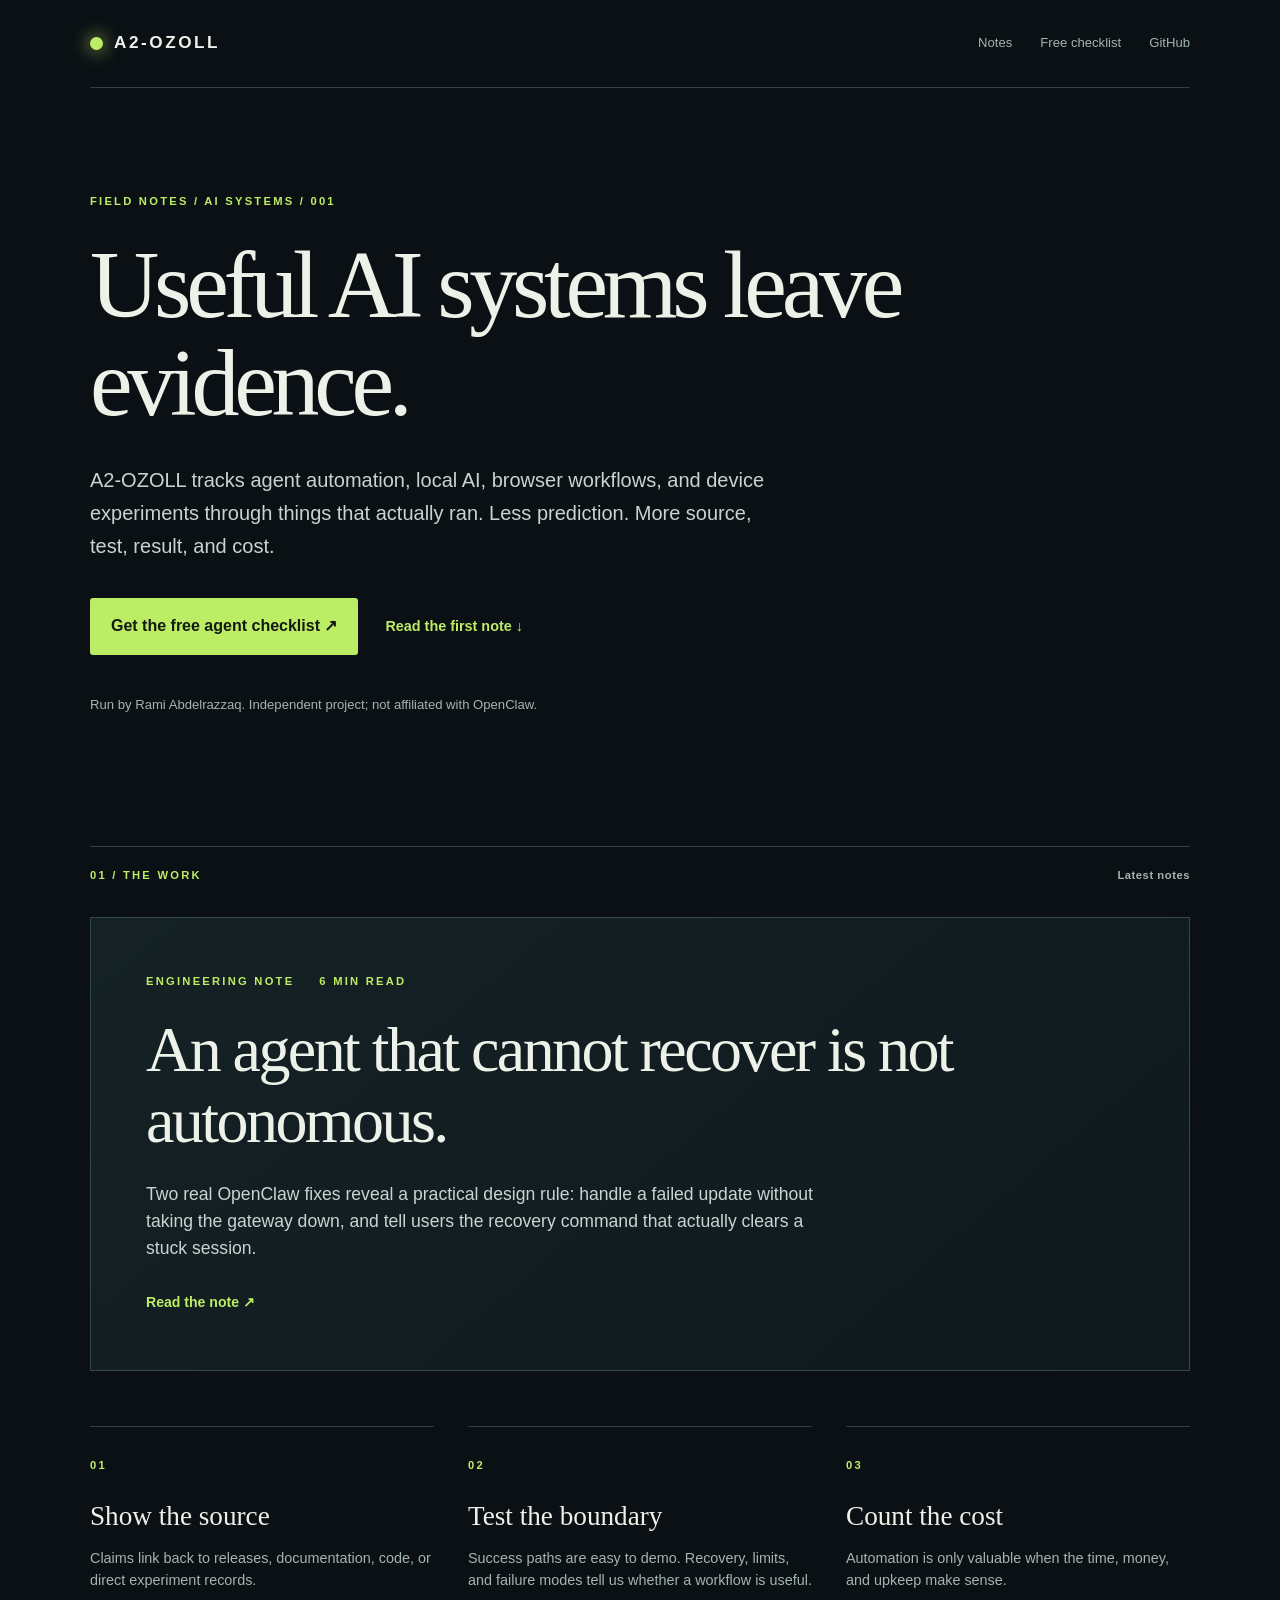
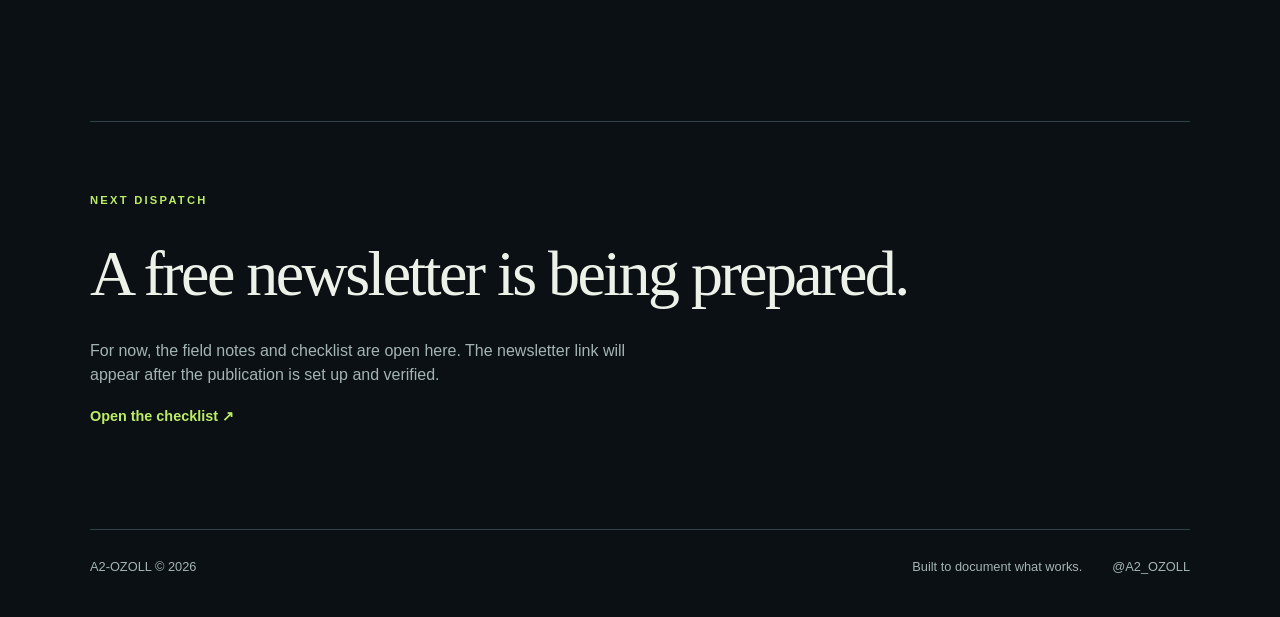
==== index.html @ 25208626 "Launch A2-OZOLL field notes and free checklist" ====
<!doctype html>
<html lang="en">
<head>
  <meta charset="utf-8">
  <meta name="viewport" content="width=device-width, initial-scale=1">
  <meta name="description" content="A2-OZOLL documents practical AI agents, automation, failure recovery, and real device experiments. Run by Rami Abdelrazzaq.">
  <title>A2-OZOLL — Field notes on working AI systems</title>
  <link rel="stylesheet" href="style.css">
</head>
<body>
  <header class="wrap masthead">
    <a class="brand" href="./" aria-label="A2-OZOLL home"><span class="signal" aria-hidden="true"></span>A2-OZOLL</a>
    <nav aria-label="Main navigation"><a href="#notes">Notes</a><a href="checklist.html">Free checklist</a><a href="https://github.com/RamiNoodle733">GitHub</a></nav>
  </header>
  <main>
    <section class="hero wrap">
      <p class="eyebrow">FIELD NOTES / AI SYSTEMS / 001</p>
      <h1>Useful AI systems leave evidence.</h1>
      <p class="lead">A2-OZOLL tracks agent automation, local AI, browser workflows, and device experiments through things that actually ran. Less prediction. More source, test, result, and cost.</p>
      <div class="actions"><a class="button" href="checklist.html">Get the free agent checklist <span aria-hidden="true">↗</span></a><a class="quiet" href="#notes">Read the first note ↓</a></div>
      <p class="byline">Run by Rami Abdelrazzaq. Independent project; not affiliated with OpenClaw.</p>
    </section>
    <section class="grid-section wrap" id="notes">
      <div class="section-label"><span>01 / THE WORK</span><span>Latest notes</span></div>
      <article class="feature">
        <div class="feature-meta"><span>ENGINEERING NOTE</span><span>6 MIN READ</span></div>
        <h2><a href="notes/recovery-is-a-feature.html">An agent that cannot recover is not autonomous.</a></h2>
        <p>Two real OpenClaw fixes reveal a practical design rule: handle a failed update without taking the gateway down, and tell users the recovery command that actually clears a stuck session.</p>
        <a class="read-link" href="notes/recovery-is-a-feature.html">Read the note <span aria-hidden="true">↗</span></a>
      </article>
      <div class="principles">
        <div><span class="number">01</span><h3>Show the source</h3><p>Claims link back to releases, documentation, code, or direct experiment records.</p></div>
        <div><span class="number">02</span><h3>Test the boundary</h3><p>Success paths are easy to demo. Recovery, limits, and failure modes tell us whether a workflow is useful.</p></div>
        <div><span class="number">03</span><h3>Count the cost</h3><p>Automation is only valuable when the time, money, and upkeep make sense.</p></div>
      </div>
    </section>
    <section class="closing wrap"><p class="eyebrow">NEXT DISPATCH</p><h2>A free newsletter is being prepared.</h2><p>For now, the field notes and checklist are open here. The newsletter link will appear after the publication is set up and verified.</p><a class="quiet" href="checklist.html">Open the checklist ↗</a></section>
  </main>
  <footer class="wrap"><span>A2-OZOLL © 2026</span><span>Built to document what works.</span><a href="https://x.com/A2_OZOLL">@A2_OZOLL</a></footer>
</body>
</html>
---- style.css ----
:root{color-scheme:dark;--bg:#0b1015;--panel:#111b20;--line:#304047;--text:#edf2e9;--muted:#a4b4b2;--accent:#bded65;--display:Georgia,'Times New Roman',serif;--sans:Arial,Helvetica,sans-serif}*{box-sizing:border-box}html{scroll-behavior:smooth}body{margin:0;background:var(--bg);color:var(--text);font-family:var(--sans);line-height:1.55}.wrap{width:min(1100px,calc(100% - 48px));margin:auto}a{color:inherit;text-decoration:none}a:hover,a:focus-visible{color:var(--accent)}a:focus-visible{outline:2px solid var(--accent);outline-offset:4px}.masthead{height:88px;display:flex;align-items:center;justify-content:space-between;border-bottom:1px solid var(--line)}.brand{font-weight:800;font-size:1.07rem;letter-spacing:.15em;display:flex;align-items:center;gap:11px}.signal{width:13px;height:13px;border-radius:50%;background:var(--accent);box-shadow:0 0 18px var(--accent)}nav{display:flex;gap:28px;font-size:.82rem;color:var(--muted)}.hero{padding:105px 0 118px;max-width:1100px}.eyebrow,.section-label,.feature-meta,.number{font-size:.7rem;letter-spacing:.2em;font-weight:700;color:var(--accent)}h1,h2,h3,p{margin-top:0}h1{font-family:var(--display);font-size:clamp(3.2rem,7.5vw,7.1rem);line-height:1.02;letter-spacing:-.055em;max-width:920px;margin:26px 0 32px;font-weight:500}.lead{max-width:690px;color:#c8d4d1;font-size:1.25rem;line-height:1.65}.actions{display:flex;gap:27px;align-items:center;margin:35px 0 40px;flex-wrap:wrap}.button{background:var(--accent);color:#121a11;padding:16px 21px;font-weight:700;border-radius:3px}.button:hover,.button:focus-visible{background:#dcff92;color:#121a11}.quiet{color:var(--accent);font-weight:700;font-size:.9rem}.byline{color:var(--muted);font-size:.82rem}.grid-section{padding-bottom:115px}.section-label{display:flex;justify-content:space-between;border-top:1px solid var(--line);padding-top:20px}.section-label span:last-child{color:var(--muted);letter-spacing:.05em}.feature{padding:55px;margin-top:32px;background:linear-gradient(140deg,#142125,#0f191d);border:1px solid #344a48}.feature-meta{display:flex;gap:25px}.feature h2{font-family:var(--display);font-size:clamp(2.2rem,5vw,4.4rem);line-height:1.1;letter-spacing:-.04em;font-weight:500;margin:25px 0}.feature p{font-size:1.1rem;color:#c9d4d1;max-width:690px}.read-link{display:inline-block;color:var(--accent);font-size:.88rem;font-weight:700;margin-top:12px}.principles{display:grid;grid-template-columns:repeat(3,1fr);gap:34px;padding-top:55px}.principles>div{border-top:1px solid var(--line);padding-top:25px}.principles h3{font-family:var(--display);font-size:1.7rem;margin:18px 0 10px;font-weight:500}.principles p{color:var(--muted);font-size:.9rem}.closing{border-top:1px solid var(--line);padding-top:70px;padding-bottom:100px}.closing h2{font-family:var(--display);font-size:clamp(2.5rem,5vw,4.5rem);font-weight:500;letter-spacing:-.04em;margin:15px 0}.closing p:not(.eyebrow){max-width:580px;color:var(--muted)}footer{border-top:1px solid var(--line);padding:27px 0 40px;display:flex;gap:30px;color:var(--muted);font-size:.8rem}footer span:nth-child(2){margin-left:auto}.article{max-width:760px;padding-top:80px;padding-bottom:110px}.article h1{font-size:clamp(2.8rem,6vw,5.5rem)}.article h2{font-family:var(--display);font-size:2rem;font-weight:500;margin-top:48px}.article p,.article li{font-size:1.06rem;color:#c9d4d1;line-height:1.78}.article li{margin-bottom:10px}.article a:not(.button){color:var(--accent);text-decoration:underline;text-underline-offset:3px}.article .lead{font-size:1.25rem;color:var(--text)}.callout{border-left:3px solid var(--accent);background:var(--panel);padding:22px 27px;margin:40px 0}.callout p:last-child{margin-bottom:0}.source-note{border-top:1px solid var(--line);margin-top:55px;padding-top:20px;font-size:.85rem;color:var(--muted)}@media(max-width:700px){.wrap{width:min(100% - 32px,1100px)}.masthead{height:74px}.masthead nav{gap:12px;font-size:.72rem}.masthead nav a:first-child{display:none}.hero{padding:72px 0 85px}.lead{font-size:1.08rem}.feature{padding:27px}.principles{grid-template-columns:1fr;gap:10px;padding-top:35px}footer{flex-wrap:wrap}footer span:nth-child(2){margin-left:0}}
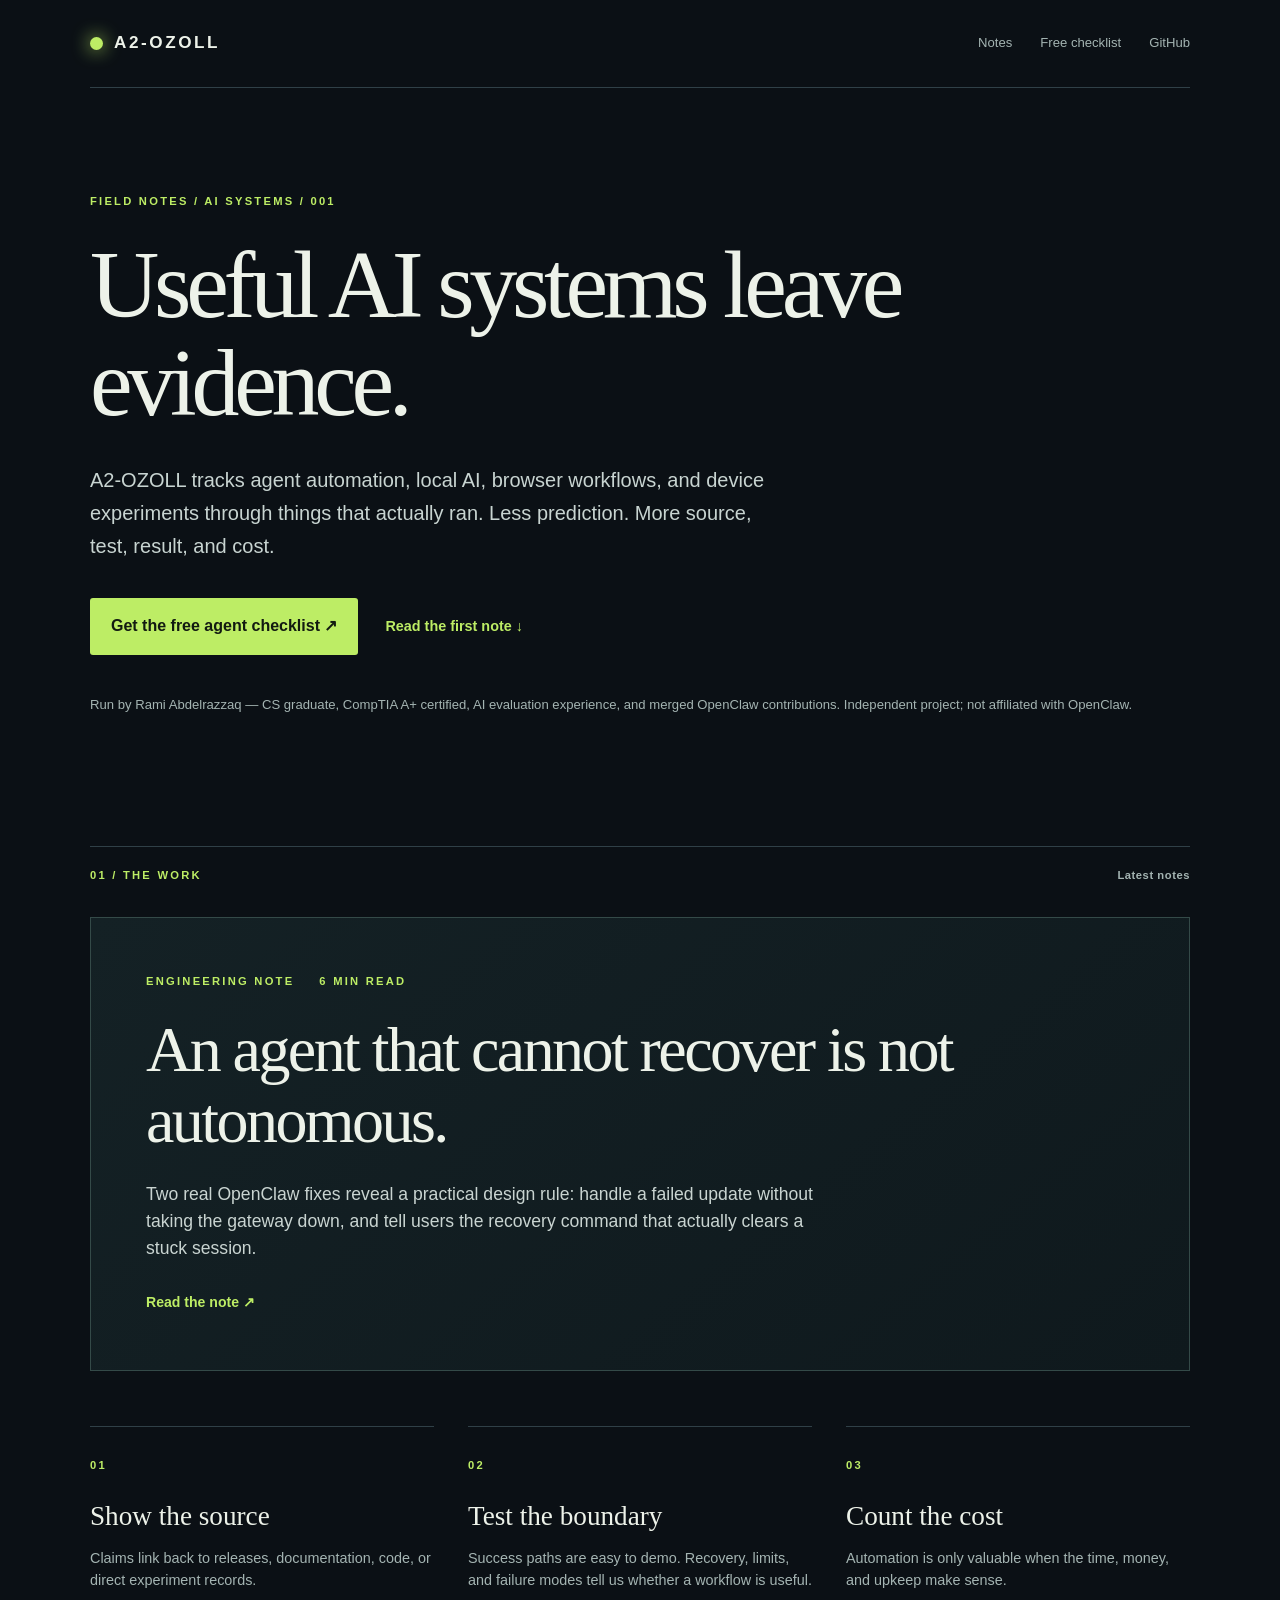
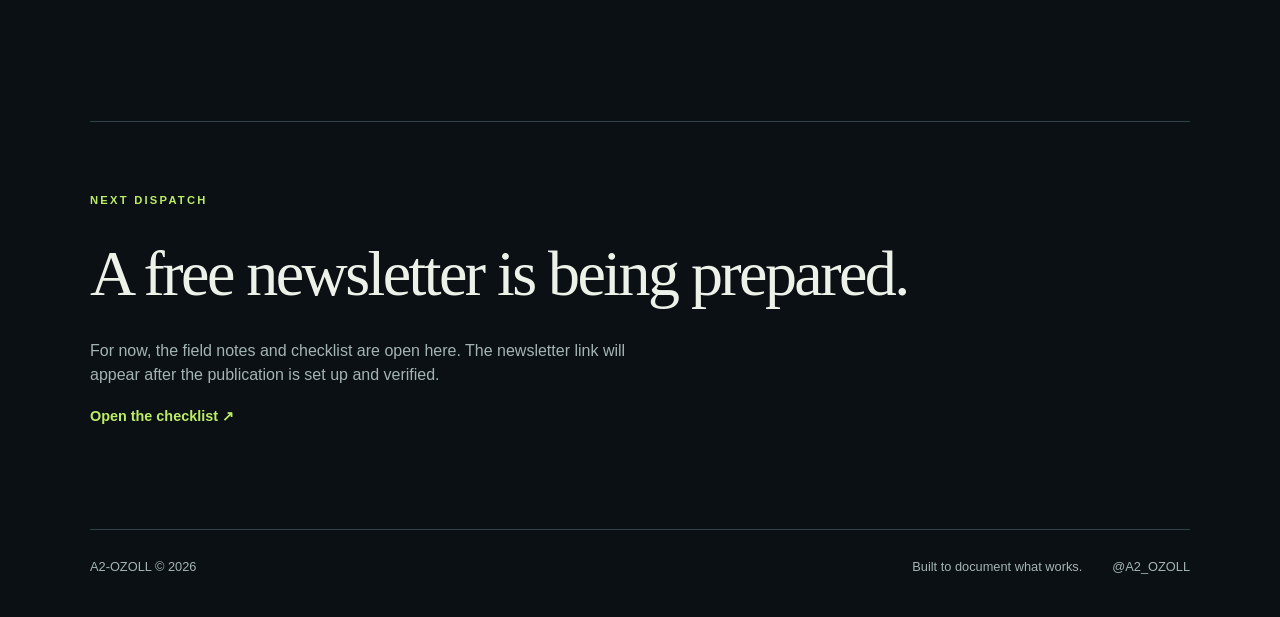
==== commit 1be4473f: "Add verified operator credentials" ====
--- a/index.html
+++ b/index.html
@@ -18,7 +18,7 @@
       <h1>Useful AI systems leave evidence.</h1>
       <p class="lead">A2-OZOLL tracks agent automation, local AI, browser workflows, and device experiments through things that actually ran. Less prediction. More source, test, result, and cost.</p>
       <div class="actions"><a class="button" href="checklist.html">Get the free agent checklist <span aria-hidden="true">↗</span></a><a class="quiet" href="#notes">Read the first note ↓</a></div>
-      <p class="byline">Run by Rami Abdelrazzaq. Independent project; not affiliated with OpenClaw.</p>
+      <p class="byline">Run by Rami Abdelrazzaq — CS graduate, CompTIA A+ certified, AI evaluation experience, and merged OpenClaw contributions. Independent project; not affiliated with OpenClaw.</p>
     </section>
     <section class="grid-section wrap" id="notes">
       <div class="section-label"><span>01 / THE WORK</span><span>Latest notes</span></div>
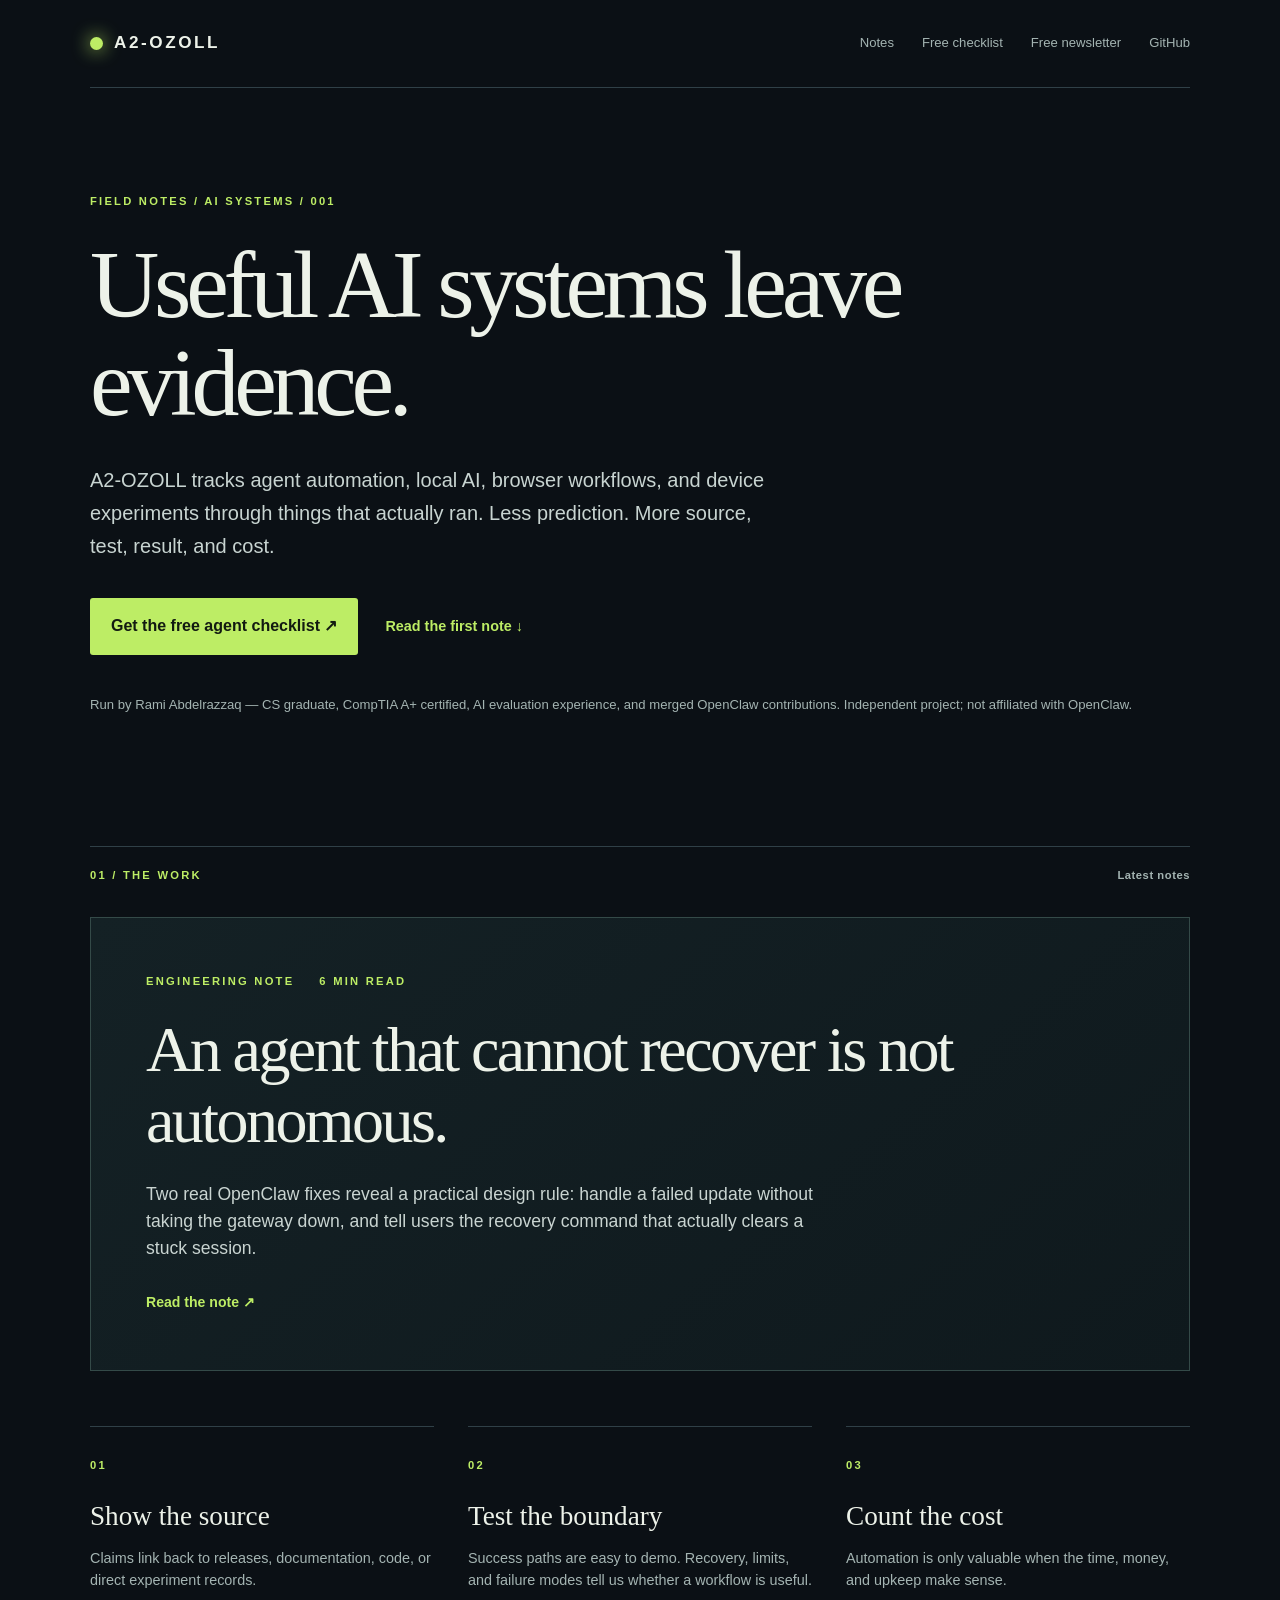
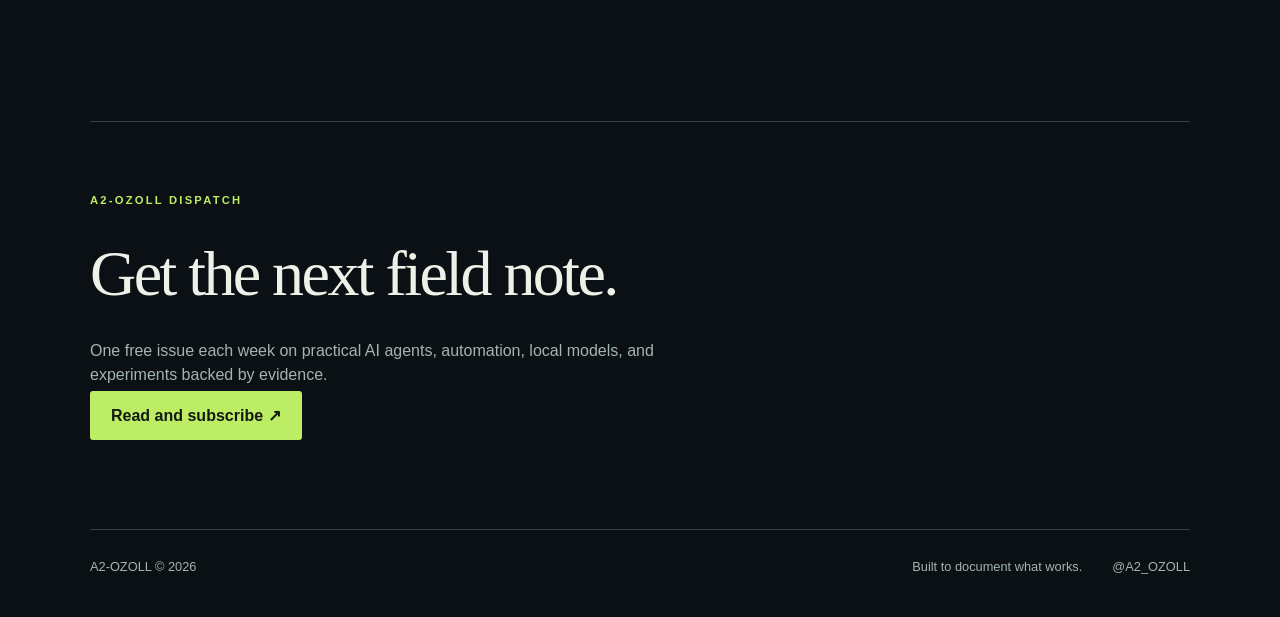
==== commit c4bd00b0: "Link free A2-OZOLL newsletter from field notes" ====
--- a/index.html
+++ b/index.html
@@ -10,7 +10,7 @@
 <body>
   <header class="wrap masthead">
     <a class="brand" href="./" aria-label="A2-OZOLL home"><span class="signal" aria-hidden="true"></span>A2-OZOLL</a>
-    <nav aria-label="Main navigation"><a href="#notes">Notes</a><a href="checklist.html">Free checklist</a><a href="https://github.com/RamiNoodle733">GitHub</a></nav>
+    <nav aria-label="Main navigation"><a href="#notes">Notes</a><a href="checklist.html">Free checklist</a><a href="https://a2ozoll.substack.com/">Free newsletter</a><a href="https://github.com/RamiNoodle733">GitHub</a></nav>
   </header>
   <main>
     <section class="hero wrap">
@@ -34,7 +34,7 @@
         <div><span class="number">03</span><h3>Count the cost</h3><p>Automation is only valuable when the time, money, and upkeep make sense.</p></div>
       </div>
     </section>
-    <section class="closing wrap"><p class="eyebrow">NEXT DISPATCH</p><h2>A free newsletter is being prepared.</h2><p>For now, the field notes and checklist are open here. The newsletter link will appear after the publication is set up and verified.</p><a class="quiet" href="checklist.html">Open the checklist ↗</a></section>
+    <section class="closing wrap"><p class="eyebrow">A2-OZOLL DISPATCH</p><h2>Get the next field note.</h2><p>One free issue each week on practical AI agents, automation, local models, and experiments backed by evidence.</p><a class="button" href="https://a2ozoll.substack.com/">Read and subscribe <span aria-hidden="true">↗</span></a></section>
   </main>
   <footer class="wrap"><span>A2-OZOLL © 2026</span><span>Built to document what works.</span><a href="https://x.com/A2_OZOLL">@A2_OZOLL</a></footer>
 </body>
